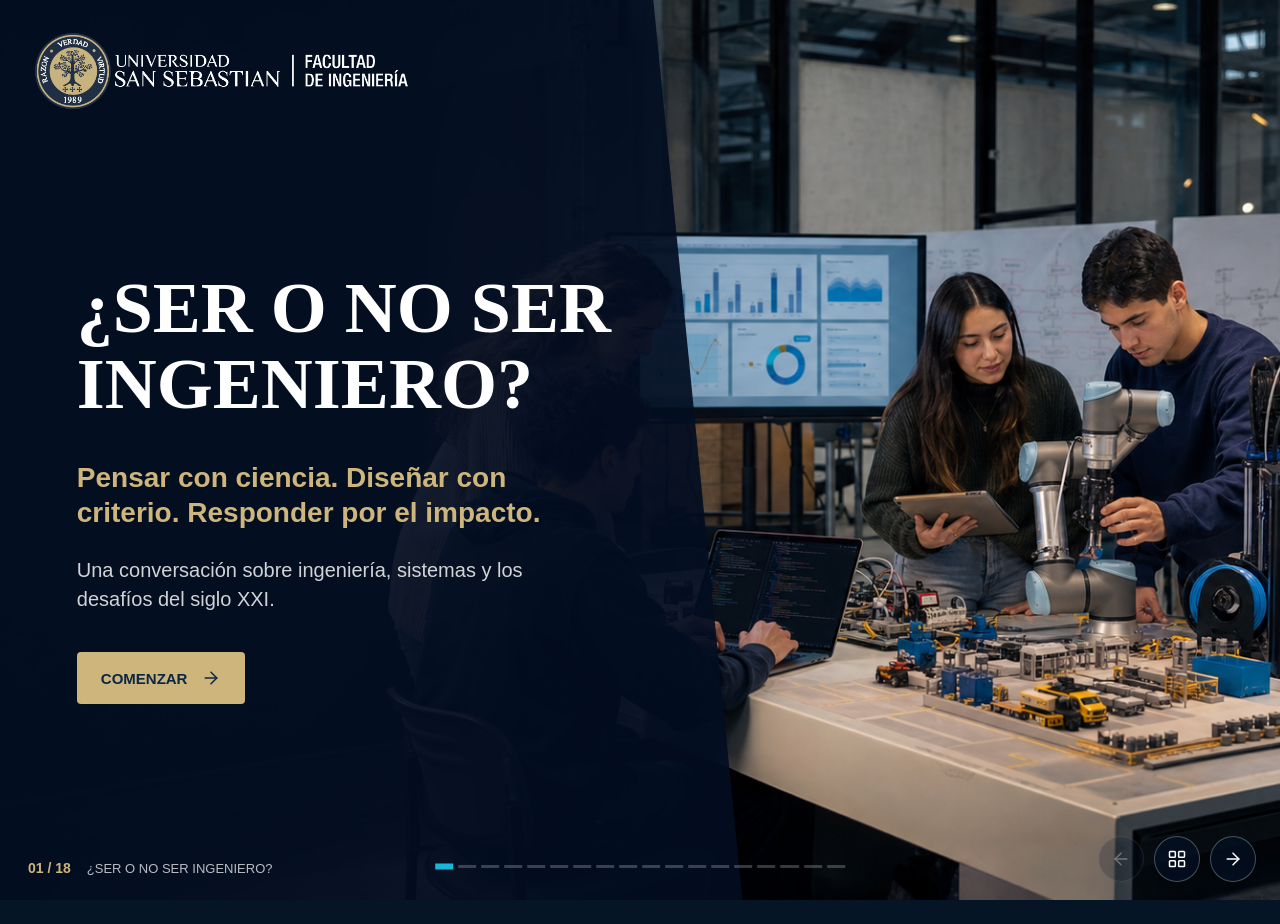
==== index.html @ 5b537964 "Publica presentación web de Ingeniería Civil Industrial" ====
<!doctype html>
<html lang="es">
  <head>
    <meta charset="UTF-8" />
    <meta name="viewport" content="width=device-width, initial-scale=1.0, viewport-fit=cover" />
    <meta name="theme-color" content="#0b2743" />
    <link rel="icon" href="data:," />
    <meta name="description" content="Experiencia interactiva sobre ingeniería, ciencias básicas, Ingeniería Civil Industrial y desafíos del siglo XXI." />
    <title>Ser ingeniero | Facultad de Ingeniería USS</title>
    <link rel="preload" as="image" href="assets/hero-industrial-uss.png" />
    <link rel="stylesheet" href="styles.css" />
  </head>
  <body>
    <main class="deck" id="deck" aria-live="polite">
      <section class="scene scene--hero scene--dark" data-title="¿Ser o no ser ingeniero?">
        <img class="scene__media" src="assets/hero-industrial-uss.png" alt="Estudiantes aplicando datos, robótica y experimentación" />
        <div class="hero-shade" aria-hidden="true"></div>
        <div class="scene__inner hero-layout">
          <div class="hero-copy">
            <h1 class="reveal">¿Ser o no ser<br />ingeniero?</h1>
            <p class="hero-promise reveal delay-1">Pensar con ciencia. Diseñar con criterio. Responder por el impacto.</p>
            <p class="hero-support reveal delay-2">Una conversación sobre ingeniería, sistemas y los desafíos del siglo XXI.</p>
            <button class="command command--primary reveal delay-3" type="button" data-action="next"><span>Comenzar</span><i data-lucide="arrow-right" aria-hidden="true"></i></button>
          </div>
        </div>
      </section>

      <section class="scene scene--light" data-title="Problemas que importan">
        <div class="scene__inner content-layout">
          <p class="section-label reveal">El punto de partida</p>
          <h2 class="reveal delay-1">La ingeniería comienza cuando un problema importa</h2>
          <p class="lede reveal delay-2">Una decisión debe funcionar bajo restricciones reales: seguridad, tiempo, costo, recursos e impacto.</p>
          <div class="scenario-layout reveal delay-3">
            <div class="scenario-list" role="list" aria-label="Problemas de ingeniería">
              <button class="scenario-row is-selected" type="button" data-scenario="agua"><span class="index">01</span><strong>Agua</strong><span>Abastecer con calidad, continuidad y uso responsable.</span></button>
              <button class="scenario-row" type="button" data-scenario="salud"><span class="index">02</span><strong>Salud</strong><span>Reducir esperas sin perder seguridad ni trato humano.</span></button>
              <button class="scenario-row" type="button" data-scenario="energia"><span class="index">03</span><strong>Energía</strong><span>Equilibrar demanda, resiliencia, costo y emisiones.</span></button>
              <button class="scenario-row" type="button" data-scenario="movilidad"><span class="index">04</span><strong>Movilidad</strong><span>Mover personas y bienes con menos tiempo y riesgo.</span></button>
            </div>
            <aside class="scenario-answer" id="scenario-answer" aria-live="polite"></aside>
          </div>
        </div>
      </section>

      <section class="scene scene--light" data-title="Qué es ingeniería">
        <div class="scene__inner content-layout">
          <p class="section-label reveal">Qué es ingeniería</p>
          <h2 class="reveal delay-1">Transformar conocimiento en soluciones que funcionan</h2>
          <p class="lede reveal delay-2">Aplica ciencias, matemáticas y tecnología para diseñar dentro de restricciones.</p>
          <div class="process-rail reveal delay-3" aria-label="Proceso de ingeniería">
            <article><span>01</span><strong>Entender</strong><p>Personas, contexto y necesidad.</p></article>
            <article><span>02</span><strong>Modelar</strong><p>Datos, ciencia y restricciones.</p></article>
            <article class="is-focus"><span>03</span><strong>Diseñar</strong><p>Sistemas, procesos o productos.</p></article>
            <article><span>04</span><strong>Probar</strong><p>Medir, iterar y aprender.</p></article>
            <article><span>05</span><strong>Responder</strong><p>Seguridad, impacto y ética.</p></article>
          </div>
          <p class="closing-line reveal delay-4">Diseñar es decidir: siempre existen alternativas, riesgos y compromisos.</p>
        </div>
      </section>

      <section class="scene scene--dark" data-title="Ser ingeniero">
        <div class="scene__inner content-layout">
          <p class="section-label section-label--gold reveal">Ser ingeniero</p>
          <h2 class="reveal delay-1">No es saber todas las respuestas. Es saber cómo construir una respuesta.</h2>
          <p class="lede reveal delay-2">El oficio combina rigor intelectual, imaginación práctica y responsabilidad profesional.</p>
          <div class="open-columns reveal delay-3">
            <article><strong>Curiosidad</strong><p>Preguntar por qué ocurre y qué evidencia falta.</p></article>
            <article><strong>Rigor</strong><p>Modelar supuestos y comprobar antes de afirmar.</p></article>
            <article><strong>Creatividad</strong><p>Imaginar alternativas que aún no existen.</p></article>
            <article><strong>Responsabilidad</strong><p>Asumir efectos sobre personas y entorno.</p></article>
          </div>
        </div>
      </section>

      <section class="scene scene--dark scene--split-media" data-title="Ciencias básicas">
        <img class="split-media" src="assets/basic-sciences-lab.png" alt="Estudiantes conectando cálculo, mecánica, física y datos en un laboratorio" />
        <div class="scene__inner content-layout split-copy science-layout">
          <p class="section-label section-label--gold reveal">La base que permite comprender</p>
          <h2 class="reveal delay-1">Las ciencias básicas enseñan a leer la realidad</h2>
          <p class="lede reveal delay-2">Convierte intuiciones en modelos que pueden ponerse a prueba.</p>
          <div class="tech-picker science-picker reveal delay-3" role="tablist" aria-label="Ciencias básicas">
            <button class="is-selected" type="button" data-science="calculus" role="tab">∫</button>
            <button type="button" data-science="physics" role="tab">F</button>
            <button type="button" data-science="mechanics" role="tab">Σ</button>
            <button type="button" data-science="algebra" role="tab">A</button>
            <button type="button" data-science="stats" role="tab">P</button>
          </div>
          <div class="tech-detail reveal delay-4" id="science-detail" aria-live="polite"></div>
        </div>
      </section>

      <section class="scene scene--light" data-title="Cálculo">
        <div class="scene__inner content-layout">
          <p class="section-label reveal">Cálculo</p>
          <h2 class="reveal delay-1">Pensar en cambio, acumulación y óptimos</h2>
          <p class="lede reveal delay-2">Detrás de cada sistema dinámico existe una pregunta: ¿cómo cambia y dónde conviene actuar?</p>
          <div class="challenge-grid reveal delay-3">
            <article><b>Δ</b><div><strong>Cambio</strong><p>Velocidad, crecimiento y variación.</p></div></article>
            <article><b>∫</b><div><strong>Acumulación</strong><p>Energía, costo, demanda y tiempo.</p></div></article>
            <article><b>min</b><div><strong>Optimización</strong><p>La mejor alternativa bajo límites.</p></div></article>
            <article><b>dx/dt</b><div><strong>Dinámica</strong><p>Cómo evoluciona un sistema.</p></div></article>
          </div>
        </div>
      </section>

      <section class="scene scene--light" data-title="Física y mecánica">
        <div class="scene__inner content-layout">
          <p class="section-label reveal">Física y mecánica</p>
          <h2 class="reveal delay-1">La realidad impone leyes: fuerzas, energía, movimiento y materiales</h2>
          <p class="lede reveal delay-2">La mecánica permite reconocer límites físicos antes de diseñar.</p>
          <div class="pathway-grid reveal delay-3">
            <article><strong>ΣF = 0 · Equilibrio</strong><p>¿Qué fuerzas debe resistir?</p></article>
            <article><strong>E₁ = E₂ · Energía</strong><p>¿Qué se transforma y qué se pierde?</p></article>
            <article><strong>v = dx/dt · Movimiento</strong><p>¿Cómo evoluciona en el tiempo?</p></article>
            <article><strong>σ = F/A · Materiales</strong><p>¿Cuándo deja de ser seguro?</p></article>
          </div>
        </div>
      </section>

      <section class="scene scene--dark" data-title="Álgebra y estadística">
        <div class="scene__inner content-layout">
          <p class="section-label section-label--gold reveal">Álgebra y estadística</p>
          <h2 class="reveal delay-1">Modelar también significa convivir con la incertidumbre</h2>
          <p class="lede reveal delay-2">El álgebra representa relaciones; la estadística permite aprender de datos incompletos y decidir con riesgo.</p>
          <div class="open-columns reveal delay-3">
            <article><strong>Ax = b</strong><p>Representar variables que interactúan.</p></article>
            <article><strong>P(X)</strong><p>Describir lo que puede ocurrir.</p></article>
            <article><strong>μ ± σ</strong><p>Separar patrón, variabilidad y ruido.</p></article>
            <article><strong>ŷ</strong><p>Predecir sin confundir correlación con causa.</p></article>
          </div>
        </div>
      </section>

      <section class="scene scene--dark scene--image" data-title="De la ciencia a la solución">
        <img class="scene__media" src="assets/hero-engineering-lab.png" alt="Estudiantes trabajando con robótica y fabricación digital" />
        <div class="media-wash" aria-hidden="true"></div>
        <div class="scene__inner content-layout">
          <p class="section-label section-label--gold reveal">El puente</p>
          <h2 class="reveal delay-1">La ciencia explica. La ingeniería decide. La tecnología ejecuta.</h2>
          <p class="lede reveal delay-2">Juntas convierten una idea en una solución repetible, medible y escalable.</p>
          <div class="project-list reveal delay-3">
            <article><span>01</span><strong>Observar</strong><p>Reconocer el fenómeno y la necesidad.</p></article>
            <article><span>02</span><strong>Modelar</strong><p>Representar relaciones y restricciones.</p></article>
            <article><span>03</span><strong>Simular</strong><p>Comparar alternativas antes de intervenir.</p></article>
            <article><span>04</span><strong>Prototipar</strong><p>Convertir una hipótesis en algo comprobable.</p></article>
            <article><span>05</span><strong>Medir</strong><p>Aprender del impacto real.</p></article>
          </div>
        </div>
      </section>

      <section class="scene scene--dark scene--image" data-title="Qué es un industrial">
        <img class="scene__media" src="assets/smart-systems.png" alt="Sistemas productivos, logísticos y energéticos conectados" />
        <div class="media-wash" aria-hidden="true"></div>
        <div class="scene__inner content-layout">
          <p class="section-label section-label--gold reveal">Qué es un ingeniero civil industrial</p>
          <h2 class="reveal delay-1">Diseña y mejora sistemas donde interactúan personas, procesos y tecnología</h2>
          <p class="lede reveal delay-2">Su objeto no es una máquina aislada: es el desempeño del sistema completo.</p>
          <div class="open-columns reveal delay-3">
            <article><strong>Personas</strong><p>Capacidades, coordinación y decisiones.</p></article>
            <article><strong>Procesos</strong><p>Flujo, capacidad y calidad.</p></article>
            <article><strong>Tecnología</strong><p>Automatización e información.</p></article>
            <article><strong>Recursos</strong><p>Tiempo, energía y capital.</p></article>
          </div>
        </div>
      </section>

      <section class="scene scene--light" data-title="Pensamiento sistémico">
        <div class="scene__inner content-layout">
          <p class="section-label reveal">Pensamiento sistémico</p>
          <h2 class="reveal delay-1">Un hospital no necesita más esfuerzo. Necesita un mejor sistema.</h2>
          <p class="lede reveal delay-2">La pregunta cambia: de “¿quién trabaja más?” a “¿cómo coordinamos mejor?”.</p>
          <div class="case-study reveal delay-3">
            <div class="case-symptoms"><h3>Síntomas</h3><p>Esperas largas</p><p>Turnos saturados</p><p>Información fragmentada</p><p>Recursos mal coordinados</p></div>
            <div class="case-arrow"><i data-lucide="arrow-right" aria-hidden="true"></i></div>
            <div class="case-decisions"><h3>Decisiones de sistema</h3><article><span>1</span><div><strong>Modelar la demanda</strong><p>Cuándo y dónde se forman colas.</p></div></article><article><span>2</span><div><strong>Rediseñar el flujo</strong><p>Qué pasos agregan valor.</p></div></article><article><span>3</span><div><strong>Asignar capacidad</strong><p>Equilibrar recursos y servicio.</p></div></article><article><span>4</span><div><strong>Medir el impacto</strong><p>Tiempo, costo, calidad y experiencia.</p></div></article></div>
          </div>
        </div>
      </section>

      <section class="scene scene--light" data-title="Las miradas de Industrial">
        <div class="scene__inner content-layout">
          <p class="section-label reveal">Las cinco miradas de Industrial</p>
          <h2 class="reveal delay-1">Una mejora debe funcionar técnica, económica y humanamente</h2>
          <p class="lede reveal delay-2">Optimizar una parte puede empeorar el conjunto.</p>
          <div class="tech-picker reveal delay-3" role="tablist" aria-label="Perspectivas de Ingeniería Industrial">
            <button class="is-selected" type="button" data-lens="operations" role="tab">OP</button><button type="button" data-lens="economy" role="tab">$</button><button type="button" data-lens="people" role="tab">H</button><button type="button" data-lens="data" role="tab">D</button><button type="button" data-lens="impact" role="tab">S</button>
          </div>
          <div class="tech-detail reveal delay-4" id="lens-detail" aria-live="polite"></div>
        </div>
      </section>

      <section class="scene scene--dark scene--split-media" data-title="Tecnología como amplificador">
        <img class="split-media" src="assets/tech-workbench.png" alt="Robótica, sensores, programación e impresión 3D" />
        <div class="scene__inner content-layout split-copy technology-layout">
          <p class="section-label section-label--gold reveal">Tecnología como amplificador</p>
          <h2 class="reveal delay-1">Multiplica la capacidad de experimentar</h2>
          <p class="lede reveal delay-2">No define el problema ni asume las consecuencias.</p>
          <div class="tech-picker reveal delay-3" role="tablist" aria-label="Tecnologías de ingeniería">
            <button class="is-selected" type="button" data-tech="ai" role="tab">IA</button><button type="button" data-tech="code" role="tab">{ }</button><button type="button" data-tech="robot" role="tab">ROB</button><button type="button" data-tech="print" role="tab">3D</button><button type="button" data-tech="iot" role="tab">IoT</button>
          </div>
          <div class="tech-detail reveal delay-4" id="tech-detail" aria-live="polite"></div>
        </div>
      </section>

      <section class="scene scene--light" data-title="El método importa">
        <div class="scene__inner content-layout">
          <p class="section-label reveal">El método importa</p>
          <h2 class="reveal delay-1">Una tecnología no es una solución hasta superar una prueba de ingeniería</h2>
          <p class="lede reveal delay-2">Debe demostrar qué problema resuelve, bajo qué condiciones y con qué riesgos.</p>
          <div class="process-rail reveal delay-3"><article><span>01</span><strong>Problema</strong><p>¿Qué necesidad existe?</p></article><article><span>02</span><strong>Evidencia</strong><p>¿Qué datos sostienen el diagnóstico?</p></article><article><span>03</span><strong>Alternativas</strong><p>¿Qué otras soluciones son posibles?</p></article><article><span>04</span><strong>Restricciones</strong><p>¿Seguridad, costo, tiempo, ética?</p></article><article class="is-focus"><span>05</span><strong>Validación</strong><p>¿Cómo sabremos que funcionó?</p></article></div>
        </div>
      </section>

      <section class="scene scene--dark scene--careers" data-title="Desafíos del siglo XXI">
        <img class="scene__media" src="assets/career-panorama.png" alt="Ciudades, energía, salud, puertos y manufactura conectados" />
        <div class="career-wash" aria-hidden="true"></div>
        <div class="scene__inner content-layout career-content">
          <p class="section-label section-label--gold reveal">Desafíos del siglo XXI</p>
          <h2 class="reveal delay-1">Los grandes desafíos ya son sistemas conectados</h2>
          <p class="lede reveal delay-2">No pueden resolverse desde una sola disciplina.</p>
          <div class="career-tabs reveal delay-3" role="tablist" aria-label="Desafíos del siglo XXI">
            <button class="is-selected" type="button" data-challenge="climate" role="tab">Cambio climático</button><button type="button" data-challenge="resources" role="tab">Energía y recursos</button><button type="button" data-challenge="health" role="tab">Salud y demografía</button><button type="button" data-challenge="cities" role="tab">Ciudades y logística</button><button type="button" data-challenge="digital" role="tab">Transformación digital</button>
          </div>
          <div class="career-detail reveal delay-4" id="challenge-detail" aria-live="polite"></div>
        </div>
      </section>

      <section class="scene scene--light" data-title="Trabajo, IA y aprendizaje">
        <div class="scene__inner content-layout">
          <p class="section-label reveal">Trabajo, IA y aprendizaje continuo</p>
          <h2 class="reveal delay-1">El siglo XXI eleva el estándar del criterio ingenieril</h2>
          <p class="lede reveal delay-2">La automatización cambia tareas; formular problemas, evaluar riesgos y decidir sigue siendo humano.</p>
          <div class="challenge-grid reveal delay-3"><article><b>22%</b><div><strong>Transformación</strong><p>de los empleos cambiarían estructuralmente hacia 2030.</p></div></article><article><b>≈40%</b><div><strong>Habilidades</strong><p>de las capacidades requeridas podrían transformarse.</p></div></article><article><b>IA + H</b><div><strong>Colaboración</strong><p>Máquinas para ampliar análisis; humanos para propósito y juicio.</p></div></article><article><b>∞</b><div><strong>Aprendizaje</strong><p>Aprender a aprender será una competencia permanente.</p></div></article></div>
          <p class="source-caption reveal delay-4">Fuente: World Economic Forum, Future of Jobs Report 2025.</p>
        </div>
      </section>

      <section class="scene scene--light" data-title="Una referencia de formación">
        <div class="scene__inner content-layout">
          <p class="section-label reveal">Una referencia de formación</p>
          <h2 class="reveal delay-1">Este modo de pensar se construye con capas que se conectan</h2>
          <p class="lede reveal delay-2">El plan de estudios respalda la secuencia; no es el centro de esta conversación.</p>
          <div class="pathway-grid reveal delay-3"><article><strong>Base</strong><p>Cálculo · Álgebra · Física · Mecánica · Estadística.</p></article><article><strong>Modelos</strong><p>Programación · Datos · Optimización · Simulación.</p></article><article><strong>Sistemas</strong><p>Operaciones · Logística · Calidad · Finanzas.</p></article><article><strong>Impacto</strong><p>Innovación · Personas · Proyectos · Sostenibilidad.</p></article></div>
          <p class="closing-line reveal delay-4">Ciencias básicas primero; integración y aplicación después.</p>
        </div>
      </section>

      <section class="scene scene--dark scene--close" data-title="Ser ingeniero">
        <div class="scene__inner content-layout close-layout">
          <p class="section-label reveal">Ser ingeniero</p>
          <h2 class="reveal delay-1">Comprender antes de intervenir.<br />Diseñar antes de prometer.<br />Medir antes de afirmar.</h2>
          <p class="lede reveal delay-2">Cada solución transforma un sistema, una organización y la vida de personas reales.</p>
          <p class="closing-line closing-line--gold reveal delay-3">La pregunta final no es solo qué puede hacer la tecnología. Es qué futuro vale la pena construir.</p>
        </div>
      </section>
    </main>

    <div class="brand-chrome" aria-hidden="true"><img id="chrome-logo" src="assets/uss-facultad-blanco.png" alt="" /></div>
    <div class="chapter-meta" aria-live="polite"><strong id="chapter-number">01 / 18</strong><span id="chapter-title">¿Ser o no ser ingeniero?</span></div>
    <div class="progress" id="progress" aria-hidden="true"></div>
    <nav class="deck-controls" aria-label="Controles de presentación"><button class="icon-button" type="button" data-action="prev" aria-label="Capítulo anterior" data-tooltip="Anterior"><i data-lucide="arrow-left"></i></button><button class="icon-button" type="button" data-action="overview" aria-label="Abrir panorama" data-tooltip="Panorama"><i data-lucide="layout-grid"></i></button><button class="icon-button" type="button" data-action="next" aria-label="Capítulo siguiente" data-tooltip="Siguiente"><i data-lucide="arrow-right"></i></button></nav>
    <dialog class="overview" id="overview" aria-labelledby="overview-title"><div class="overview__header"><h2 id="overview-title">Panorama</h2><button class="icon-button" type="button" data-action="close-overview" aria-label="Cerrar panorama" data-tooltip="Cerrar"><i data-lucide="x"></i></button></div><div class="overview__list" id="overview-list"></div></dialog>
    <output class="debug-panel" id="debug-panel" hidden></output>
    <script src="vendor/lucide.min.js"></script>
    <script type="module" src="js/app.js"></script>
  </body>
</html>
---- styles.css ----
:root {
  color-scheme: dark;
  --navy: #0b2743;
  --navy-deep: #061526;
  --blue: #173a5e;
  --ink: #172a45;
  --gold: #cdb57c;
  --cyan: #17b7d8;
  --paper: #f7f9fb;
  --white: #ffffff;
  --muted: #5a6b7d;
  --line: #d8e0e8;
  --magenta: #a62568;
  --teal: #16a3a5;
  --orange: #e28b43;
  --radius: 4px;
  --motion: 620ms;
  font-family: Inter, ui-sans-serif, -apple-system, BlinkMacSystemFont, "Segoe UI", sans-serif;
  font-synthesis: none;
  letter-spacing: 0;
}

* { box-sizing: border-box; }
html, body { width: 100%; height: 100%; margin: 0; overflow: hidden; background: var(--navy-deep); }
body { color: var(--white); }
button, a { font: inherit; letter-spacing: 0; }
button { color: inherit; }
button, [role="tab"] { -webkit-tap-highlight-color: transparent; }
button:focus-visible, a:focus-visible { outline: 3px solid var(--cyan); outline-offset: 4px; }

.deck { position: relative; width: 100%; height: 100%; isolation: isolate; }
.scene { position: absolute; inset: 0; opacity: 0; visibility: hidden; pointer-events: none; overflow: auto; transform: translateY(24px); transition: opacity var(--motion) ease, transform var(--motion) cubic-bezier(.2,.8,.2,1), visibility 0s linear var(--motion); }
.scene.is-active { opacity: 1; visibility: visible; pointer-events: auto; transform: translateY(0); transition-delay: 0s; z-index: 2; }
.scene--dark { background: var(--navy); color: var(--white); }
.scene--light { background: var(--paper); color: var(--ink); }
.scene__inner { position: relative; z-index: 3; width: min(100%, 1440px); min-height: 100%; margin: 0 auto; padding: 146px 6vw 116px; }
.content-layout { display: flex; flex-direction: column; justify-content: center; }
.scene__media { position: absolute; inset: 0; width: 100%; height: 100%; object-fit: cover; z-index: 0; }

.brand-chrome { position: fixed; z-index: 30; left: max(28px, calc((100vw - 1440px) / 2 + 5vw)); top: 24px; width: 390px; height: 94px; pointer-events: none; transition: opacity 220ms ease; }
.brand-chrome img { width: 100%; height: 100%; object-fit: contain; object-position: left center; }

.section-label { margin: 0 0 18px; color: var(--cyan); font-size: 15px; font-weight: 800; text-transform: uppercase; }
.section-label--gold { color: var(--gold); }
h1, h2, h3, p { margin-top: 0; }
h1, h2 { max-width: 980px; margin-bottom: 22px; font-family: Georgia, "Times New Roman", serif; font-weight: 700; line-height: 1.06; letter-spacing: 0; }
h1 { font-size: 72px; text-transform: uppercase; }
h2 { font-size: 52px; }
h3 { font-size: 18px; text-transform: uppercase; }
.lede { max-width: 900px; margin-bottom: 42px; color: var(--muted); font-size: 20px; line-height: 1.42; }
.scene--dark .lede { color: rgba(255,255,255,.76); }
.closing-line { align-self: center; max-width: 880px; margin: 40px auto 0; color: var(--blue); font-size: 21px; font-weight: 800; text-align: center; }
.closing-line--gold { color: var(--gold); }

.hero-shade { position: absolute; inset: 0 auto 0 0; width: 58%; z-index: 1; background: rgba(3, 14, 33, .92); clip-path: polygon(0 0, 88% 0, 100% 100%, 0 100%); }
.hero-layout { display: flex; align-items: center; }
.hero-copy { width: 560px; margin-top: 44px; }
.hero-copy h1 { margin-bottom: 38px; }
.hero-promise { max-width: 520px; margin-bottom: 26px; color: var(--gold); font-size: 28px; font-weight: 800; line-height: 1.25; }
.hero-support { max-width: 510px; margin-bottom: 38px; color: rgba(255,255,255,.82); font-size: 20px; line-height: 1.45; }
.command { display: inline-flex; width: max-content; min-height: 52px; align-items: center; justify-content: center; gap: 14px; border: 0; border-radius: var(--radius); padding: 0 24px; text-decoration: none; text-transform: uppercase; font-size: 15px; font-weight: 800; cursor: pointer; transition: transform 180ms ease, background 180ms ease, color 180ms ease; }
.command svg { width: 20px; height: 20px; }
.command--primary { background: var(--gold); color: var(--navy); }
.command:hover { transform: translateY(-2px); }

.scenario-layout { display: grid; grid-template-columns: minmax(0, 1.35fr) minmax(300px, .65fr); gap: 64px; align-items: stretch; }
.scenario-list { border-top: 1px solid var(--line); }
.scenario-row { display: grid; width: 100%; grid-template-columns: 54px 150px 1fr; gap: 18px; align-items: center; border: 0; border-bottom: 1px solid var(--line); background: transparent; padding: 20px 12px; color: var(--ink); text-align: left; cursor: pointer; }
.scenario-row .index { color: var(--cyan); font-weight: 800; }
.scenario-row strong { font-size: 19px; text-transform: uppercase; }
.scenario-row > span:last-child { color: var(--muted); font-size: 17px; }
.scenario-row:hover, .scenario-row.is-selected { background: var(--white); }
.scenario-row.is-selected { box-shadow: inset 4px 0 0 var(--gold); }
.scenario-answer { min-height: 100%; border-left: 4px solid var(--cyan); background: var(--white); padding: 30px; box-shadow: 0 18px 50px rgba(11,39,67,.09); }
.scenario-answer span { color: var(--cyan); font-size: 14px; font-weight: 800; text-transform: uppercase; }
.scenario-answer strong { display: block; margin: 18px 0 12px; font-family: Georgia, serif; font-size: 28px; line-height: 1.2; }
.scenario-answer p { color: var(--muted); font-size: 17px; line-height: 1.5; }

.process-rail { position: relative; display: grid; grid-template-columns: repeat(5, 1fr); gap: 28px; margin-top: 24px; }
.process-rail::before { content: ""; position: absolute; left: 8%; right: 8%; top: 62px; height: 3px; background: var(--line); }
.process-rail article { position: relative; z-index: 1; text-align: center; }
.process-rail article > span { display: grid; width: 124px; height: 124px; margin: 0 auto 24px; place-items: start center; padding-top: 24px; border: 1px solid var(--line); border-radius: 50%; background: var(--paper); color: var(--cyan); font-weight: 800; }
.process-rail strong { position: absolute; top: 56px; left: 0; width: 100%; color: var(--ink); font-size: 18px; text-transform: uppercase; }
.process-rail p { max-width: 160px; margin: 0 auto; color: var(--muted); font-size: 15px; line-height: 1.4; }
.process-rail .is-focus > span { border-color: var(--navy); background: var(--navy); color: var(--gold); }
.process-rail .is-focus strong { color: var(--white); }

.scene--image .media-wash { position: absolute; inset: 0; z-index: 1; background: rgba(4,18,40,.68); }
.open-columns { display: grid; grid-template-columns: repeat(4, 1fr); gap: 34px; margin-top: 72px; }
.open-columns article { border-top: 4px solid var(--cyan); padding: 22px 8px 0; }
.open-columns article:nth-child(even) { border-color: var(--gold); }
.open-columns strong { font-size: 24px; text-transform: uppercase; }
.open-columns p { margin-top: 14px; color: rgba(255,255,255,.72); font-size: 17px; line-height: 1.45; }

.case-study { display: grid; grid-template-columns: minmax(240px,.75fr) 100px minmax(520px,1.25fr); gap: 36px; align-items: center; }
.case-symptoms { border-right: 4px solid var(--gold); padding-right: 44px; }
.case-symptoms h3 { color: var(--magenta); }
.case-symptoms p { margin: 20px 0; font-size: 20px; }
.case-symptoms p::before { content: "—"; margin-right: 12px; }
.case-arrow { display: grid; place-items: center; color: var(--cyan); }
.case-arrow svg { width: 56px; height: 56px; }
.case-decisions h3 { color: var(--teal); }
.case-decisions article, .numbered-list article { display: grid; grid-template-columns: 56px 1fr; gap: 20px; align-items: center; margin: 14px 0; }
.case-decisions article > span, .numbered-list article > span { display: grid; width: 52px; height: 52px; place-items: center; border: 2px solid var(--cyan); border-radius: 50%; color: var(--cyan); font-size: 18px; font-weight: 800; }
.case-decisions article:nth-of-type(even) > span, .numbered-list article:nth-child(even) > span { border-color: var(--gold); color: var(--gold); }
.case-decisions strong, .numbered-list strong { font-size: 20px; }
.case-decisions p, .numbered-list p { margin: 4px 0 0; color: var(--muted); font-size: 15px; }
.scene--dark .numbered-list p { color: rgba(255,255,255,.7); }

.scene--split-media, .scene--split-student { background: var(--navy); }
.split-media, .split-student-media { position: absolute; inset: 0 0 0 auto; width: 48%; height: 100%; object-fit: cover; }
.split-copy, .split-student-copy { width: min(100%, 1440px); padding-right: 52%; }
.split-copy::after, .split-student-copy::after { content: ""; position: absolute; z-index: -1; inset: 0 45% 0 0; background: var(--navy); }
.split-copy h2, .split-student-copy h2 { max-width: 690px; }
.split-copy .numbered-list, .split-student-copy .numbered-list { max-width: 650px; }

.curriculum-layout { justify-content: flex-start; }
.semester-picker { display: grid; grid-template-columns: repeat(10, 1fr); gap: 12px; margin-top: 6px; }
.semester-picker button { border: 0; border-top: 8px solid var(--blue); background: transparent; padding: 16px 8px 10px; color: var(--ink); font-weight: 800; cursor: pointer; }
.semester-picker button:nth-child(4), .semester-picker button:nth-child(8), .semester-picker button:nth-child(10) { border-color: var(--gold); }
.semester-picker button.is-selected { background: var(--navy); color: var(--white); }
.cycle-rail { display: grid; grid-template-columns: 4fr 4fr 2fr; gap: 12px; margin-top: 10px; }
.cycle-rail span { background: var(--navy); padding: 14px 12px; color: var(--white); text-align: center; font-size: 15px; font-weight: 800; text-transform: uppercase; }
.cycle-rail span:nth-child(2) { background: var(--blue); }
.cycle-rail span:last-child { background: var(--gold); color: var(--navy); }
.semester-detail { display: grid; grid-template-columns: 180px 1fr; gap: 28px; margin-top: 24px; border-left: 5px solid var(--cyan); background: var(--white); padding: 22px 26px; box-shadow: 0 14px 40px rgba(11,39,67,.08); }
.semester-detail h3 { margin: 0; color: var(--cyan); }
.semester-detail p { margin: 0; color: var(--muted); font-size: 16px; line-height: 1.45; }
.area-rail { display: grid; grid-template-columns: repeat(4,1fr); gap: 26px; margin-top: 24px; }
.area-rail span { border-top: 3px solid var(--cyan); padding-top: 12px; color: var(--ink); font-size: 14px; font-weight: 800; text-align: center; }
.area-rail span:nth-child(2) { border-color: var(--magenta); }
.area-rail span:nth-child(3) { border-color: var(--teal); }
.area-rail span:nth-child(4) { border-color: var(--orange); }

.data-flow { position: relative; display: grid; grid-template-columns: repeat(5, 1fr); gap: 26px; margin-top: 34px; }
.data-flow::before { content: ""; position: absolute; left: 7%; right: 7%; top: 112px; height: 3px; background: var(--line); }
.data-flow article { position: relative; z-index: 1; display: flex; min-height: 190px; flex-direction: column; align-items: center; text-align: center; }
.data-flow span { margin-bottom: 16px; color: var(--cyan); font-weight: 800; }
.data-flow strong { display: grid; width: 100%; min-height: 120px; place-items: center; border: 1px solid var(--line); background: var(--white); padding: 18px; font-size: 18px; }
.data-flow small { margin-top: 14px; color: var(--muted); font-weight: 800; text-transform: uppercase; }
.data-flow .is-focus strong { border-color: var(--navy); background: var(--navy); color: var(--white); }

.experience-rail { display: grid; grid-template-columns: repeat(5,1fr); gap: 40px; margin-top: 48px; }
.experience-rail article { border-top: 4px solid var(--cyan); padding-top: 24px; }
.experience-rail article:nth-child(even) { border-color: var(--gold); }
.experience-rail span { color: var(--cyan); font-size: 17px; font-weight: 800; }
.experience-rail article:nth-child(even) span { color: var(--gold); }
.experience-rail strong { display: block; margin-top: 20px; font-size: 21px; }
.experience-rail p { margin-top: 18px; color: rgba(255,255,255,.68); font-size: 15px; line-height: 1.45; }

.pathway-grid { display: grid; grid-template-columns: 1fr 1fr; gap: 42px 70px; margin-top: 28px; }
.pathway-grid article { min-height: 108px; border-left: 6px solid var(--cyan); padding: 10px 24px; }
.pathway-grid article:nth-child(2) { border-color: var(--gold); }
.pathway-grid article:nth-child(3) { border-color: var(--magenta); }
.pathway-grid article:nth-child(4) { border-color: var(--teal); }
.pathway-grid strong { font-size: 21px; text-transform: uppercase; }
.pathway-grid p { margin-top: 16px; color: var(--muted); font-size: 17px; line-height: 1.45; }

.tech-picker { display: grid; grid-template-columns: repeat(5, 1fr); gap: 32px; margin: 8px 0 24px; }
.tech-picker button { width: 112px; height: 112px; justify-self: center; border: 2px solid var(--cyan); border-radius: 50%; background: var(--white); color: var(--ink); font-size: 25px; font-weight: 800; cursor: pointer; transition: transform 180ms ease, background 180ms ease, color 180ms ease; }
.tech-picker button:nth-child(even) { border-color: var(--gold); }
.tech-picker button:hover { transform: translateY(-4px); }
.tech-picker button.is-selected { background: var(--navy); color: var(--white); }
.tech-detail { min-height: 94px; border-left: 5px solid var(--cyan); background: var(--white); padding: 18px 24px; text-align: center; box-shadow: 0 14px 40px rgba(11,39,67,.08); }
.tech-detail strong { color: var(--ink); font-size: 22px; }
.tech-detail p { margin: 8px auto 0; max-width: 760px; color: var(--muted); font-size: 17px; }
.split-copy .tech-picker { gap: 12px; }
.split-copy .tech-picker button { width: 76px; height: 76px; font-size: 18px; }
.scene--dark .tech-detail { background: rgba(4,18,40,.72); box-shadow: none; }
.scene--dark .tech-detail strong { color: var(--white); }
.scene--dark .tech-detail p { color: rgba(255,255,255,.72); }
.source-line { max-width: 1000px; margin: 24px auto 0; color: var(--blue); font-size: 16px; font-weight: 800; text-align: center; }

.project-list { margin-top: 24px; }
.project-list article { display: grid; grid-template-columns: 54px 310px 1fr; gap: 28px; align-items: center; border-bottom: 1px solid rgba(255,255,255,.13); padding: 17px 0; }
.project-list span { color: var(--cyan); font-weight: 800; }
.project-list article:nth-child(even) span { color: var(--gold); }
.project-list strong { font-size: 20px; }
.project-list p { margin: 0; color: rgba(255,255,255,.72); font-size: 17px; }

.challenge-grid { display: grid; grid-template-columns: 1fr 1fr; gap: 0 70px; margin-top: 24px; }
.challenge-grid article { display: grid; grid-template-columns: 170px 1fr; gap: 24px; align-items: start; border-bottom: 1px solid var(--line); padding: 28px 12px; }
.challenge-grid b { color: var(--cyan); font-family: Georgia, serif; font-size: 46px; }
.challenge-grid article:nth-child(even) b { color: var(--gold); }
.challenge-grid strong { font-size: 20px; text-transform: uppercase; }
.challenge-grid p { margin: 12px 0 0; color: var(--muted); font-size: 17px; line-height: 1.4; }
.source-caption { margin: 18px 0 0 auto; color: var(--muted); font-size: 13px; }

.career-wash { position: absolute; inset: 0; z-index: 1; background: rgba(4,18,40,.48); }
.career-wash::after { content: ""; position: absolute; inset: 52% 0 0; background: rgba(3,13,31,.92); }
.career-content { justify-content: flex-start; padding-top: 142px; }
.career-content h2 { margin-top: 0; }
.career-tabs { display: grid; grid-template-columns: repeat(5,1fr); gap: 26px; margin-top: auto; padding-top: 220px; }
.career-tabs button { border: 0; border-top: 4px solid var(--gold); background: transparent; padding: 18px 6px 10px; color: var(--white); font-size: 14px; font-weight: 800; text-transform: uppercase; cursor: pointer; }
.career-tabs button.is-selected { border-color: var(--cyan); color: var(--cyan); }
.career-detail { display: grid; min-height: 76px; grid-template-columns: 260px 1fr; gap: 36px; margin-top: 18px; border-left: 4px solid var(--cyan); padding: 12px 22px; background: rgba(4,18,40,.56); }
.career-detail strong { font-size: 18px; text-transform: uppercase; }
.career-detail p { margin: 0; color: rgba(255,255,255,.72); font-size: 16px; }

.scene--close { background: var(--navy); }
.close-layout h2 { max-width: 880px; font-size: 58px; }
.close-layout .lede { max-width: 900px; }
.fact-rail { display: grid; grid-template-columns: repeat(4,1fr); gap: 40px; margin: 34px 0 42px; }
.fact-rail article { border-top: 4px solid var(--cyan); padding-top: 18px; }
.fact-rail article:nth-child(even) { border-color: var(--gold); }
.fact-rail span { display: block; margin-bottom: 16px; color: var(--cyan); font-size: 14px; font-weight: 800; text-transform: uppercase; }
.fact-rail article:nth-child(even) span { color: var(--gold); }
.fact-rail strong { font-size: 17px; line-height: 1.4; }

.chapter-meta { position: fixed; z-index: 30; left: max(28px, calc((100vw - 1440px) / 2 + 5vw)); bottom: 24px; display: flex; gap: 16px; align-items: baseline; pointer-events: none; }
.chapter-meta strong { color: var(--gold); font-size: 14px; }
.chapter-meta span { color: rgba(255,255,255,.72); font-size: 13px; text-transform: uppercase; }
.progress { position: fixed; z-index: 30; left: 50%; bottom: 32px; display: flex; width: min(420px, 32vw); gap: 5px; transform: translateX(-50%); }
.progress span { height: 3px; flex: 1; background: rgba(255,255,255,.22); transition: background 220ms ease, transform 220ms ease; }
.progress span.is-active { background: var(--cyan); transform: scaleY(2); }
.deck-controls { position: fixed; z-index: 40; right: max(24px, calc((100vw - 1440px) / 2 + 5vw)); bottom: 18px; display: flex; gap: 10px; }
.icon-button { position: relative; display: grid; width: 46px; height: 46px; place-items: center; border: 1px solid rgba(255,255,255,.28); border-radius: 50%; background: rgba(4,18,40,.64); color: var(--white); cursor: pointer; transition: border 180ms ease, background 180ms ease, transform 180ms ease; }
.icon-button svg { width: 20px; height: 20px; }
.icon-button:hover { border-color: var(--cyan); transform: translateY(-2px); }
.icon-button:disabled { opacity: .3; cursor: default; transform: none; }
.icon-button::after { content: attr(data-tooltip); position: absolute; right: 0; bottom: 54px; visibility: hidden; border-radius: 3px; background: var(--navy-deep); padding: 7px 9px; color: var(--white); font-size: 12px; opacity: 0; white-space: nowrap; transition: opacity 150ms ease; }
.icon-button:hover::after { visibility: visible; opacity: 1; }
body.theme-light .chapter-meta span { color: var(--muted); }
body.theme-light .progress span { background: rgba(23,42,69,.18); }
body.theme-light .progress span.is-active { background: var(--cyan); }
body.theme-light .icon-button { border-color: rgba(23,42,69,.22); background: rgba(255,255,255,.9); color: var(--ink); }

.overview { width: min(1040px, calc(100vw - 40px)); max-height: min(760px, calc(100vh - 40px)); border: 1px solid rgba(255,255,255,.16); border-radius: 6px; background: var(--navy-deep); color: var(--white); padding: 0; box-shadow: 0 30px 90px rgba(0,0,0,.46); }
.overview::backdrop { background: rgba(0,0,0,.72); }
.overview__header { position: sticky; top: 0; z-index: 2; display: flex; align-items: center; justify-content: space-between; border-bottom: 1px solid rgba(255,255,255,.14); background: var(--navy-deep); padding: 24px 28px; }
.overview__header h2 { margin: 0; font-size: 30px; }
.overview__list { display: grid; grid-template-columns: 1fr 1fr; gap: 0; padding: 16px 28px 28px; }
.overview__list button { display: grid; grid-template-columns: 42px 1fr; gap: 16px; border: 0; border-bottom: 1px solid rgba(255,255,255,.12); background: transparent; padding: 16px 10px; color: var(--white); text-align: left; cursor: pointer; }
.overview__list button:hover, .overview__list button.is-current { background: rgba(23,183,216,.1); }
.overview__list span { color: var(--cyan); font-weight: 800; }
.overview__list strong { font-size: 15px; }

.debug-panel { position: fixed; z-index: 100; top: 12px; right: 12px; border: 1px solid rgba(255,255,255,.2); background: rgba(0,0,0,.74); padding: 8px 10px; color: #8df0ff; font: 12px ui-monospace, SFMono-Regular, Menlo, monospace; }

.reveal { opacity: 0; transform: translateY(20px); }
.scene.is-active .reveal { animation: reveal-in 620ms cubic-bezier(.2,.8,.2,1) forwards; }
.scene.is-active .delay-1 { animation-delay: 90ms; }
.scene.is-active .delay-2 { animation-delay: 180ms; }
.scene.is-active .delay-3 { animation-delay: 270ms; }
.scene.is-active .delay-4 { animation-delay: 360ms; }
@keyframes reveal-in { to { opacity: 1; transform: translateY(0); } }

@media (max-height: 780px) and (min-width: 901px) {
  .scene__inner { padding-top: 112px; padding-bottom: 90px; }
  .brand-chrome { top: 14px; height: 80px; width: 340px; }
  h1 { font-size: 58px; }
  h2 { font-size: 42px; margin-bottom: 14px; }
  .lede { margin-bottom: 26px; font-size: 18px; }
  .hero-copy { margin-top: 28px; }
  .hero-promise { font-size: 23px; }
  .hero-support { font-size: 18px; }
  .open-columns { margin-top: 36px; }
  .career-tabs { padding-top: 140px; }
  .experience-rail { margin-top: 28px; }
  .closing-line { margin-top: 22px; }
  .challenge-grid article { padding: 20px 12px; }
  .challenge-grid b { font-size: 40px; }
}

@media (max-width: 1050px) {
  .scene__inner { padding-left: 48px; padding-right: 48px; }
  h1 { font-size: 58px; }
  h2 { font-size: 44px; }
  .brand-chrome { left: 48px; width: 350px; }
  .scenario-layout { gap: 30px; }
  .open-columns { gap: 20px; }
  .career-tabs { gap: 12px; }
  .project-list article { grid-template-columns: 44px 260px 1fr; }
}

@media (max-width: 900px) {
  html, body { overflow: hidden; }
  body::after { content: ""; position: fixed; z-index: 25; right: 0; bottom: 0; left: 0; height: 88px; border-top: 1px solid rgba(255,255,255,.12); background: rgba(6,21,38,.96); pointer-events: none; }
  body.theme-light::after { border-top-color: rgba(23,42,69,.12); background: rgba(247,249,251,.96); }
  .scene { overflow-y: auto; }
  .scene__inner { min-height: 100svh; padding: 118px 24px 190px; justify-content: flex-start; }
  .brand-chrome { left: 20px; top: 14px; width: min(310px, 78vw); height: 78px; }
  h1 { font-size: 44px; }
  h2 { font-size: 36px; line-height: 1.1; }
  .lede { margin-bottom: 28px; font-size: 17px; }
  .section-label { font-size: 13px; }
  .hero-shade { width: 100%; background: rgba(3,14,33,.78); clip-path: none; }
  .hero-layout { align-items: flex-start; padding-top: 142px; }
  .hero-copy { width: 100%; margin-top: 0; }
  .hero-promise { max-width: 360px; font-size: 22px; }
  .hero-support { max-width: 360px; font-size: 17px; }
  .scenario-layout, .case-study { grid-template-columns: 1fr; }
  .scenario-row { grid-template-columns: 42px 100px 1fr; gap: 10px; padding: 16px 8px; }
  .scenario-row > span:last-child { font-size: 14px; }
  .scenario-answer { min-height: auto; }
  .process-rail { grid-template-columns: 1fr 1fr; }
  .process-rail::before { display: none; }
  .process-rail article:last-child { grid-column: 1 / -1; }
  .open-columns { grid-template-columns: 1fr 1fr; margin-top: 30px; }
  .case-symptoms { border-right: 0; border-bottom: 4px solid var(--gold); padding-right: 0; padding-bottom: 18px; }
  .case-arrow { transform: rotate(90deg); }
  .split-media, .split-student-media { inset: 0 0 auto; width: 100%; height: 34svh; }
  .split-copy, .split-student-copy { padding-top: calc(34svh + 62px); padding-right: 24px; }
  .split-copy::after, .split-student-copy::after { inset: 30svh 0 0; }
  .semester-picker { grid-template-columns: repeat(5,1fr); }
  .cycle-rail { grid-template-columns: 1fr; }
  .semester-detail { grid-template-columns: 1fr; }
  .area-rail { grid-template-columns: 1fr 1fr; }
  .data-flow, .experience-rail { grid-template-columns: 1fr 1fr; }
  .data-flow::before { display: none; }
  .experience-rail article:last-child, .data-flow article:last-child { grid-column: 1 / -1; }
  .pathway-grid { grid-template-columns: 1fr; gap: 24px; }
  .tech-picker { gap: 10px; }
  .tech-picker button { width: 64px; height: 64px; font-size: 18px; }
  .split-copy .tech-picker { gap: 6px; }
  .split-copy .tech-picker button { width: 54px; height: 54px; font-size: 15px; }
  .project-list article { grid-template-columns: 40px 1fr; gap: 12px; }
  .project-list p { grid-column: 2; font-size: 15px; }
  .challenge-grid { grid-template-columns: 1fr; }
  .challenge-grid article { grid-template-columns: 120px 1fr; }
  .career-content { padding-top: 118px; }
  .career-tabs { grid-template-columns: 1fr 1fr; padding-top: 220px; }
  .career-tabs button:last-child { grid-column: 1 / -1; }
  .career-detail { grid-template-columns: 1fr; }
  .fact-rail { grid-template-columns: 1fr 1fr; gap: 26px; }
  .close-layout h2 { font-size: 42px; }
  .chapter-meta { left: 20px; bottom: 18px; display: block; }
  .chapter-meta span { display: block; max-width: 170px; margin-top: 5px; overflow: hidden; text-overflow: ellipsis; white-space: nowrap; }
  .progress { display: none; }
  .deck-controls { right: 16px; bottom: 16px; }
  .overview__list { grid-template-columns: 1fr; }
}

@media (max-width: 520px) {
  h1 { font-size: 39px; }
  h2 { font-size: 32px; }
  .scenario-row { grid-template-columns: 36px 1fr; }
  .scenario-row > span:last-child { grid-column: 2; }
  .open-columns, .process-rail, .data-flow, .experience-rail, .area-rail, .fact-rail { grid-template-columns: 1fr; }
  .process-rail article:last-child, .experience-rail article:last-child, .data-flow article:last-child { grid-column: auto; }
  .tech-picker { grid-template-columns: repeat(5,1fr); }
  .tech-picker button { width: 54px; height: 54px; font-size: 15px; }
  .career-tabs { grid-template-columns: 1fr; padding-top: 170px; }
  .career-tabs button:last-child { grid-column: auto; }
  .career-wash::after { inset: 42% 0 0; }
  .challenge-grid article { grid-template-columns: 92px 1fr; }
  .challenge-grid b { font-size: 34px; }
}

@media (prefers-reduced-motion: reduce) {
  :root { --motion: 0ms; }
  *, *::before, *::after { scroll-behavior: auto !important; animation-duration: .01ms !important; animation-iteration-count: 1 !important; transition-duration: .01ms !important; }
}
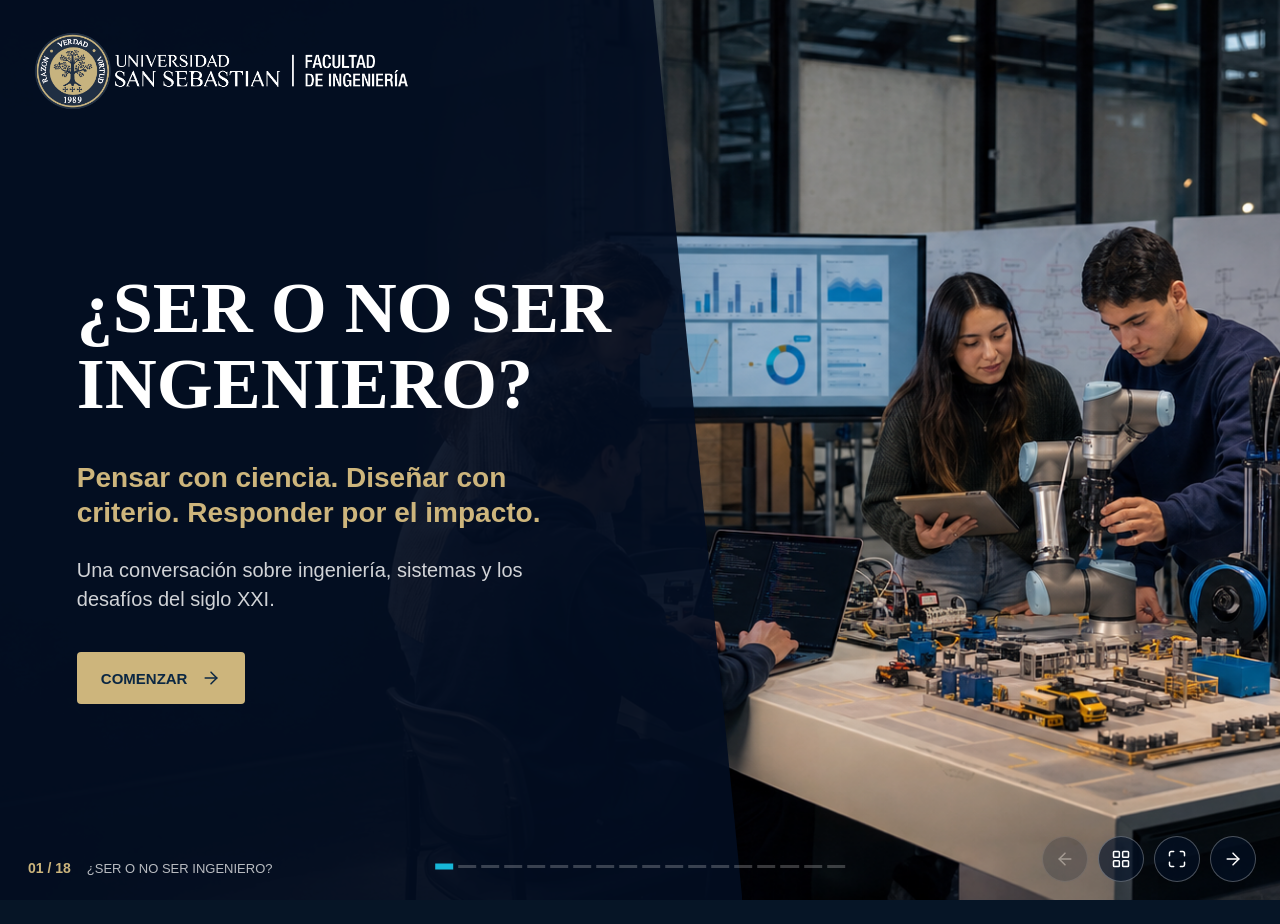
==== commit e278ae54: "Agrega modo de pantalla completa" ====
--- a/index.html
+++ b/index.html
@@ -258,7 +258,7 @@
     <div class="brand-chrome" aria-hidden="true"><img id="chrome-logo" src="assets/uss-facultad-blanco.png" alt="" /></div>
     <div class="chapter-meta" aria-live="polite"><strong id="chapter-number">01 / 18</strong><span id="chapter-title">¿Ser o no ser ingeniero?</span></div>
     <div class="progress" id="progress" aria-hidden="true"></div>
-    <nav class="deck-controls" aria-label="Controles de presentación"><button class="icon-button" type="button" data-action="prev" aria-label="Capítulo anterior" data-tooltip="Anterior"><i data-lucide="arrow-left"></i></button><button class="icon-button" type="button" data-action="overview" aria-label="Abrir panorama" data-tooltip="Panorama"><i data-lucide="layout-grid"></i></button><button class="icon-button" type="button" data-action="next" aria-label="Capítulo siguiente" data-tooltip="Siguiente"><i data-lucide="arrow-right"></i></button></nav>
+    <nav class="deck-controls" aria-label="Controles de presentación"><button class="icon-button" type="button" data-action="prev" aria-label="Capítulo anterior" data-tooltip="Anterior"><i data-lucide="arrow-left"></i></button><button class="icon-button" type="button" data-action="overview" aria-label="Abrir panorama" data-tooltip="Panorama"><i data-lucide="layout-grid"></i></button><button class="icon-button fullscreen-button" type="button" data-action="fullscreen" aria-label="Entrar en pantalla completa" aria-pressed="false" data-tooltip="Pantalla completa"><i class="fullscreen-button__enter" data-lucide="maximize"></i><i class="fullscreen-button__exit" data-lucide="minimize"></i></button><button class="icon-button" type="button" data-action="next" aria-label="Capítulo siguiente" data-tooltip="Siguiente"><i data-lucide="arrow-right"></i></button></nav>
     <dialog class="overview" id="overview" aria-labelledby="overview-title"><div class="overview__header"><h2 id="overview-title">Panorama</h2><button class="icon-button" type="button" data-action="close-overview" aria-label="Cerrar panorama" data-tooltip="Cerrar"><i data-lucide="x"></i></button></div><div class="overview__list" id="overview-list"></div></dialog>
     <output class="debug-panel" id="debug-panel" hidden></output>
     <script src="vendor/lucide.min.js"></script>
--- a/styles.css
+++ b/styles.css
@@ -216,6 +216,9 @@
 .deck-controls { position: fixed; z-index: 40; right: max(24px, calc((100vw - 1440px) / 2 + 5vw)); bottom: 18px; display: flex; gap: 10px; }
 .icon-button { position: relative; display: grid; width: 46px; height: 46px; place-items: center; border: 1px solid rgba(255,255,255,.28); border-radius: 50%; background: rgba(4,18,40,.64); color: var(--white); cursor: pointer; transition: border 180ms ease, background 180ms ease, transform 180ms ease; }
 .icon-button svg { width: 20px; height: 20px; }
+.fullscreen-button__exit { display: none; }
+.fullscreen-button[aria-pressed="true"] .fullscreen-button__enter { display: none; }
+.fullscreen-button[aria-pressed="true"] .fullscreen-button__exit { display: block; }
 .icon-button:hover { border-color: var(--cyan); transform: translateY(-2px); }
 .icon-button:disabled { opacity: .3; cursor: default; transform: none; }
 .icon-button::after { content: attr(data-tooltip); position: absolute; right: 0; bottom: 54px; visibility: hidden; border-radius: 3px; background: var(--navy-deep); padding: 7px 9px; color: var(--white); font-size: 12px; opacity: 0; white-space: nowrap; transition: opacity 150ms ease; }
@@ -345,6 +348,10 @@
   .career-wash::after { inset: 42% 0 0; }
   .challenge-grid article { grid-template-columns: 92px 1fr; }
   .challenge-grid b { font-size: 34px; }
+  .chapter-meta { left: 16px; }
+  .chapter-meta span { max-width: 150px; }
+  .deck-controls { right: 12px; gap: 6px; }
+  .icon-button { width: 42px; height: 42px; }
 }
 
 @media (prefers-reduced-motion: reduce) {
